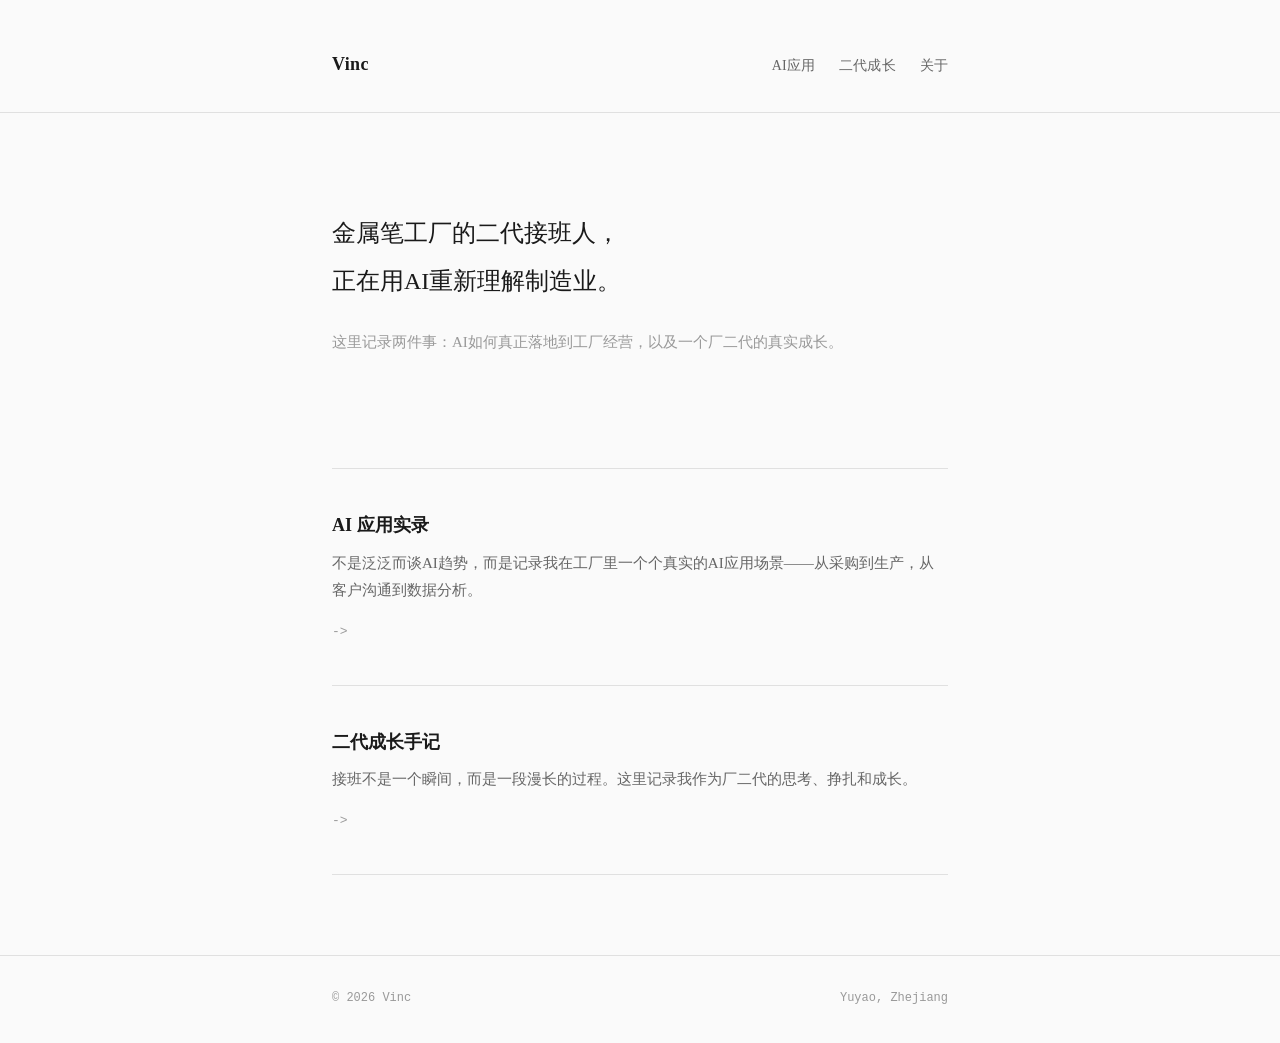
==== index.html @ 5c59aaec "Initial site: Vinc's personal website Minimal black-and-white static site with homepage, AI journal," ====
<!DOCTYPE html>
<html lang="zh-CN">
<head>
  <meta charset="UTF-8">
  <meta name="viewport" content="width=device-width, initial-scale=1.0">
  <title>Vinc — 工厂与AI的交叉路口</title>
  <meta name="description" content="一个厂二代的笔记本：用AI经营工厂，记录成长。">
  <link rel="stylesheet" href="css/style.css">
</head>
<body>
  <header class="site-header">
    <div class="container">
      <a href="/" class="site-title">Vinc</a>
      <nav class="site-nav">
        <a href="/ai/">AI应用</a>
        <a href="/growth/">二代成长</a>
        <a href="/about/">关于</a>
      </nav>
    </div>
  </header>

  <main>
    <section class="hero">
      <div class="container">
        <h1 class="hero-tagline">金属笔工厂的二代接班人，<br>正在用AI重新理解制造业。</h1>
        <p class="hero-sub">这里记录两件事：AI如何真正落地到工厂经营，以及一个厂二代的真实成长。</p>
      </div>
    </section>

    <section class="sections">
      <div class="container">
        <a href="/ai/" class="section-card">
          <h2 class="section-card-title">AI 应用实录</h2>
          <p class="section-card-desc">不是泛泛而谈AI趋势，而是记录我在工厂里一个个真实的AI应用场景——从采购到生产，从客户沟通到数据分析。</p>
          <span class="section-card-arrow">-></span>
        </a>
        <a href="/growth/" class="section-card">
          <h2 class="section-card-title">二代成长手记</h2>
          <p class="section-card-desc">接班不是一个瞬间，而是一段漫长的过程。这里记录我作为厂二代的思考、挣扎和成长。</p>
          <span class="section-card-arrow">-></span>
        </a>
      </div>
    </section>
  </main>

  <footer class="site-footer">
    <div class="container">
      <p>&copy; 2026 Vinc</p>
      <p>Yuyao, Zhejiang</p>
    </div>
  </footer>
</body>
</html>
---- css/style.css ----
/* ========================================
   Vinc's Site — Minimal Notebook Style
   ======================================== */

/* Reset & Base */
*, *::before, *::after {
  margin: 0;
  padding: 0;
  box-sizing: border-box;
}

:root {
  --black: #1a1a1a;
  --dark: #333;
  --gray: #666;
  --light-gray: #999;
  --border: #e0e0e0;
  --bg: #fafafa;
  --white: #fff;
  --accent: #444;
  --font-cn: "Noto Serif SC", "Source Han Serif SC", "Songti SC", "SimSun", serif;
  --font-mono: "JetBrains Mono", "Fira Code", "SF Mono", monospace;
}

html {
  font-size: 16px;
  scroll-behavior: smooth;
}

body {
  font-family: var(--font-cn);
  color: var(--dark);
  background-color: var(--bg);
  line-height: 1.8;
  -webkit-font-smoothing: antialiased;
}

a {
  color: var(--dark);
  text-decoration: none;
  border-bottom: 1px solid var(--border);
  transition: border-color 0.2s;
}

a:hover {
  border-bottom-color: var(--black);
}

/* Layout */
.container {
  max-width: 680px;
  margin: 0 auto;
  padding: 0 2rem;
}

/* Header / Nav */
.site-header {
  padding: 3rem 0 2rem;
  border-bottom: 1px solid var(--border);
}

.site-header .container {
  display: flex;
  justify-content: space-between;
  align-items: baseline;
}

.site-title {
  font-size: 1.125rem;
  font-weight: 600;
  letter-spacing: 0.02em;
  color: var(--black);
  border-bottom: none;
}

.site-nav {
  display: flex;
  gap: 1.5rem;
}

.site-nav a {
  font-size: 0.875rem;
  color: var(--gray);
  border-bottom: none;
  letter-spacing: 0.01em;
}

.site-nav a:hover,
.site-nav a.active {
  color: var(--black);
}

/* Hero (Homepage) */
.hero {
  padding: 6rem 0 4rem;
}

.hero-tagline {
  font-size: 1.5rem;
  font-weight: 400;
  line-height: 2;
  color: var(--black);
  max-width: 520px;
}

.hero-sub {
  margin-top: 1.5rem;
  font-size: 0.9375rem;
  color: var(--light-gray);
  line-height: 1.8;
}

/* Section Cards (Homepage) */
.sections {
  padding: 3rem 0 5rem;
}

.section-card {
  display: block;
  padding: 2.5rem 0;
  border-top: 1px solid var(--border);
  border-bottom: none;
  transition: padding-left 0.3s;
}

.section-card:last-child {
  border-bottom: 1px solid var(--border);
}

.section-card:hover {
  padding-left: 0.5rem;
}

.section-card-title {
  font-size: 1.125rem;
  font-weight: 600;
  color: var(--black);
  margin-bottom: 0.5rem;
}

.section-card-desc {
  font-size: 0.9375rem;
  color: var(--gray);
  line-height: 1.8;
}

.section-card-arrow {
  display: inline-block;
  margin-top: 1rem;
  font-size: 0.8125rem;
  color: var(--light-gray);
  font-family: var(--font-mono);
  transition: color 0.2s;
}

.section-card:hover .section-card-arrow {
  color: var(--black);
}

/* Page Header */
.page-header {
  padding: 5rem 0 2rem;
  border-bottom: 1px solid var(--border);
}

.page-title {
  font-size: 1.375rem;
  font-weight: 600;
  color: var(--black);
}

.page-desc {
  margin-top: 0.75rem;
  font-size: 0.9375rem;
  color: var(--gray);
}

/* Article List */
.article-list {
  padding: 2rem 0 5rem;
}

.article-item {
  display: block;
  padding: 1.5rem 0;
  border-bottom: 1px solid var(--border);
  border-top: none;
  transition: padding-left 0.3s;
}

.article-item:first-child {
  border-top: none;
}

.article-item:hover {
  padding-left: 0.5rem;
}

.article-date {
  font-size: 0.8125rem;
  color: var(--light-gray);
  font-family: var(--font-mono);
}

.article-title {
  font-size: 1rem;
  font-weight: 600;
  color: var(--black);
  margin-top: 0.25rem;
}

.article-excerpt {
  font-size: 0.9375rem;
  color: var(--gray);
  margin-top: 0.25rem;
}

/* Empty State */
.empty-state {
  padding: 4rem 0;
  text-align: center;
}

.empty-state p {
  color: var(--light-gray);
  font-size: 0.9375rem;
}

.empty-state .hint {
  margin-top: 0.5rem;
  font-size: 0.8125rem;
  font-family: var(--font-mono);
  color: var(--border);
}

/* About Page */
.about-content {
  padding: 3rem 0 5rem;
}

.about-content p {
  margin-bottom: 1.5rem;
  font-size: 1rem;
  color: var(--dark);
}

.about-content p:last-child {
  margin-bottom: 0;
}

.about-label {
  font-size: 0.8125rem;
  color: var(--light-gray);
  font-family: var(--font-mono);
  margin-bottom: 0.5rem;
  text-transform: uppercase;
  letter-spacing: 0.05em;
}

.about-section {
  margin-bottom: 3rem;
}

.about-section:last-child {
  margin-bottom: 0;
}

/* Footer */
.site-footer {
  padding: 2rem 0;
  border-top: 1px solid var(--border);
}

.site-footer .container {
  display: flex;
  justify-content: space-between;
  align-items: center;
}

.site-footer p {
  font-size: 0.75rem;
  color: var(--light-gray);
  font-family: var(--font-mono);
}

/* Responsive */
@media (max-width: 640px) {
  .container {
    padding: 0 1.25rem;
  }

  .site-header {
    padding: 2rem 0 1.5rem;
  }

  .site-header .container {
    flex-direction: column;
    gap: 0.75rem;
  }

  .hero {
    padding: 4rem 0 3rem;
  }

  .hero-tagline {
    font-size: 1.25rem;
  }

  .page-header {
    padding: 3.5rem 0 1.5rem;
  }
}

/* Google Fonts import */
@import url('https://fonts.googleapis.com/css2?family=Noto+Serif+SC:wght@400;600;700&display=swap');
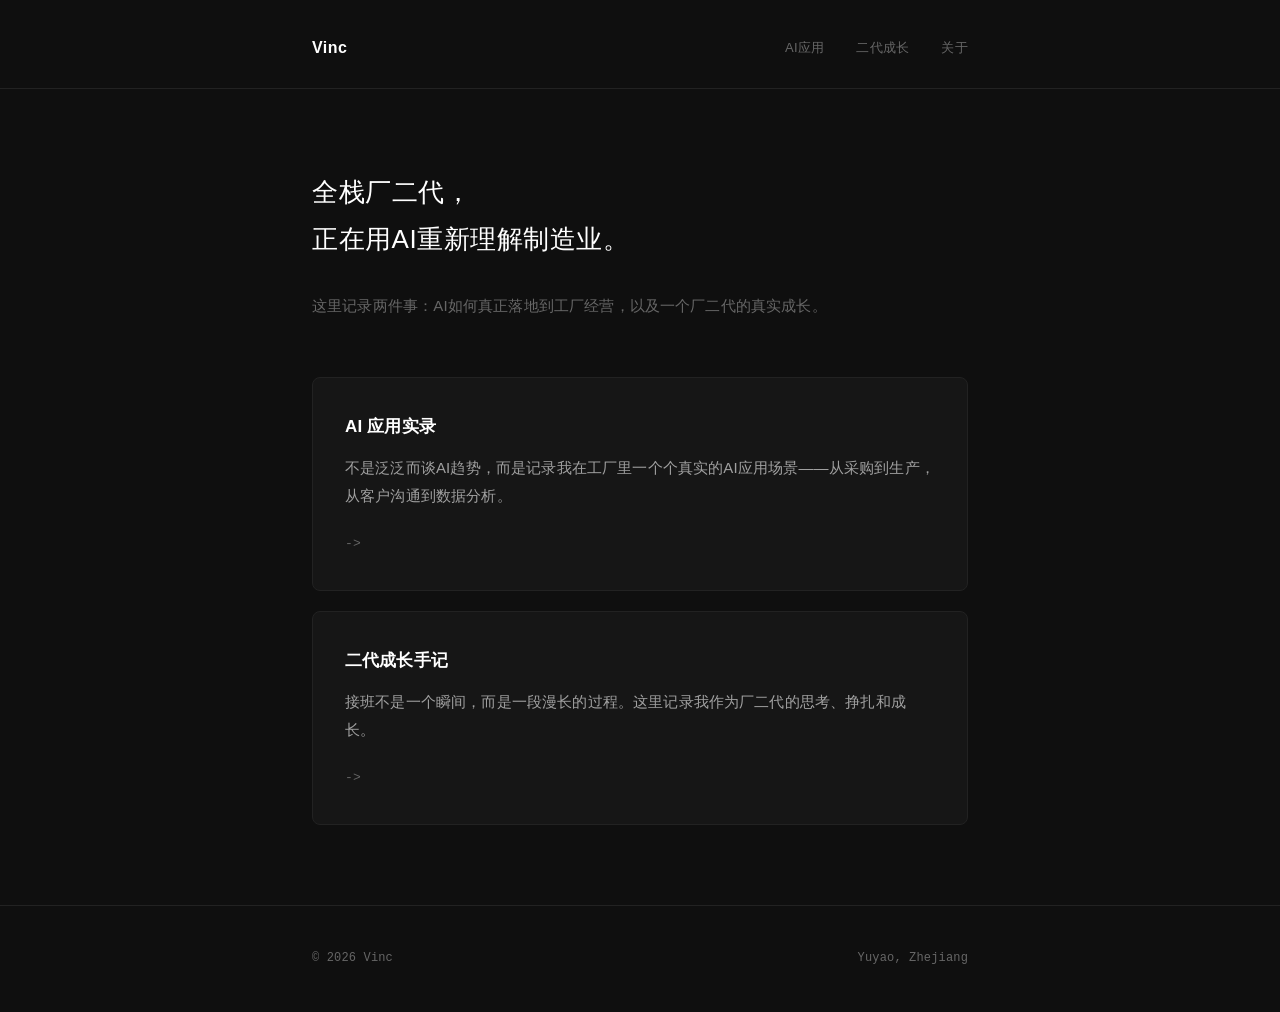
==== commit a0d49e72: "Redesign: dark theme, sans-serif font, card layout - Background #0f0f0f, white headings, #a0a0a0 bod" ====
--- a/index.html
+++ b/index.html
@@ -3,18 +3,18 @@
 <head>
   <meta charset="UTF-8">
   <meta name="viewport" content="width=device-width, initial-scale=1.0">
-  <title>Vinc — 工厂与AI的交叉路口</title>
-  <meta name="description" content="一个厂二代的笔记本：用AI经营工厂，记录成长。">
+  <title>Vinc — 全栈厂二代</title>
+  <meta name="description" content="全栈厂二代的笔记本：用AI经营工厂，记录成长。">
   <link rel="stylesheet" href="css/style.css">
 </head>
 <body>
   <header class="site-header">
     <div class="container">
-      <a href="/" class="site-title">Vinc</a>
+      <a href="." class="site-title">Vinc</a>
       <nav class="site-nav">
-        <a href="/ai/">AI应用</a>
-        <a href="/growth/">二代成长</a>
-        <a href="/about/">关于</a>
+        <a href="ai/">AI应用</a>
+        <a href="growth/">二代成长</a>
+        <a href="about/">关于</a>
       </nav>
     </div>
   </header>
@@ -22,19 +22,19 @@
   <main>
     <section class="hero">
       <div class="container">
-        <h1 class="hero-tagline">金属笔工厂的二代接班人，<br>正在用AI重新理解制造业。</h1>
+        <h1 class="hero-tagline">全栈厂二代，<br>正在用AI重新理解制造业。</h1>
         <p class="hero-sub">这里记录两件事：AI如何真正落地到工厂经营，以及一个厂二代的真实成长。</p>
       </div>
     </section>
 
     <section class="sections">
       <div class="container">
-        <a href="/ai/" class="section-card">
+        <a href="ai/" class="section-card">
           <h2 class="section-card-title">AI 应用实录</h2>
           <p class="section-card-desc">不是泛泛而谈AI趋势，而是记录我在工厂里一个个真实的AI应用场景——从采购到生产，从客户沟通到数据分析。</p>
           <span class="section-card-arrow">-></span>
         </a>
-        <a href="/growth/" class="section-card">
+        <a href="growth/" class="section-card">
           <h2 class="section-card-title">二代成长手记</h2>
           <p class="section-card-desc">接班不是一个瞬间，而是一段漫长的过程。这里记录我作为厂二代的思考、挣扎和成长。</p>
           <span class="section-card-arrow">-></span>
--- a/css/style.css
+++ b/css/style.css
@@ -1,5 +1,5 @@
 /* ========================================
-   Vinc's Site — Minimal Notebook Style
+   Vinc's Site — Redesign
    ======================================== */
 
 /* Reset & Base */
@@ -10,16 +10,14 @@
 }
 
 :root {
-  --black: #1a1a1a;
-  --dark: #333;
-  --gray: #666;
-  --light-gray: #999;
-  --border: #e0e0e0;
-  --bg: #fafafa;
-  --white: #fff;
-  --accent: #444;
-  --font-cn: "Noto Serif SC", "Source Han Serif SC", "Songti SC", "SimSun", serif;
-  --font-mono: "JetBrains Mono", "Fira Code", "SF Mono", monospace;
+  --white: #ffffff;
+  --text: #a0a0a0;
+  --text-muted: #666;
+  --border: #222;
+  --card-bg: #161616;
+  --bg: #0f0f0f;
+  --font: -apple-system, BlinkMacSystemFont, "Segoe UI", Roboto, Helvetica, Arial, sans-serif;
+  --font-mono: "SF Mono", "Fira Code", "JetBrains Mono", monospace;
 }
 
 html {
@@ -28,151 +26,159 @@
 }
 
 body {
-  font-family: var(--font-cn);
-  color: var(--dark);
+  font-family: var(--font);
+  color: var(--text);
   background-color: var(--bg);
-  line-height: 1.8;
+  line-height: 2;
+  letter-spacing: 0.01em;
   -webkit-font-smoothing: antialiased;
 }
 
 a {
-  color: var(--dark);
+  color: var(--text);
   text-decoration: none;
-  border-bottom: 1px solid var(--border);
-  transition: border-color 0.2s;
+  border-bottom: none;
+  transition: color 0.2s;
 }
 
 a:hover {
-  border-bottom-color: var(--black);
+  color: var(--white);
 }
 
 /* Layout */
 .container {
-  max-width: 680px;
+  max-width: 720px;
   margin: 0 auto;
   padding: 0 2rem;
 }
 
 /* Header / Nav */
 .site-header {
-  padding: 3rem 0 2rem;
+  padding: 2rem 0 1.5rem;
   border-bottom: 1px solid var(--border);
 }
 
 .site-header .container {
   display: flex;
   justify-content: space-between;
-  align-items: baseline;
+  align-items: center;
 }
 
 .site-title {
-  font-size: 1.125rem;
+  font-size: 1rem;
   font-weight: 600;
+  color: var(--white);
+  letter-spacing: 0.03em;
+}
+
+.site-nav {
+  display: flex;
+  gap: 2rem;
+}
+
+.site-nav a {
+  font-size: 0.8125rem;
+  color: var(--text-muted);
   letter-spacing: 0.02em;
-  color: var(--black);
-  border-bottom: none;
-}
-
-.site-nav {
-  display: flex;
-  gap: 1.5rem;
-}
-
-.site-nav a {
-  font-size: 0.875rem;
-  color: var(--gray);
-  border-bottom: none;
-  letter-spacing: 0.01em;
 }
 
 .site-nav a:hover,
 .site-nav a.active {
-  color: var(--black);
+  color: var(--white);
 }
 
 /* Hero (Homepage) */
 .hero {
-  padding: 6rem 0 4rem;
+  padding: 5rem 0 3.5rem;
 }
 
 .hero-tagline {
-  font-size: 1.5rem;
-  font-weight: 400;
+  font-size: 1.625rem;
+  font-weight: 500;
+  line-height: 1.8;
+  color: var(--white);
+  letter-spacing: 0.02em;
+}
+
+.hero-sub {
+  margin-top: 1.75rem;
+  font-size: 0.9375rem;
+  color: var(--text-muted);
   line-height: 2;
-  color: var(--black);
-  max-width: 520px;
-}
-
-.hero-sub {
-  margin-top: 1.5rem;
-  font-size: 0.9375rem;
-  color: var(--light-gray);
-  line-height: 1.8;
 }
 
 /* Section Cards (Homepage) */
 .sections {
-  padding: 3rem 0 5rem;
+  padding: 0 0 5rem;
+  display: flex;
+  flex-direction: column;
+  gap: 1.25rem;
+}
+
+.sections .container {
+  display: flex;
+  flex-direction: column;
+  gap: 1.25rem;
 }
 
 .section-card {
   display: block;
-  padding: 2.5rem 0;
-  border-top: 1px solid var(--border);
-  border-bottom: none;
-  transition: padding-left 0.3s;
-}
-
-.section-card:last-child {
-  border-bottom: 1px solid var(--border);
+  padding: 2rem 2rem;
+  border: 1px solid var(--border);
+  border-radius: 8px;
+  background-color: var(--card-bg);
+  transition: border-color 0.25s, background-color 0.25s;
 }
 
 .section-card:hover {
-  padding-left: 0.5rem;
+  border-color: #333;
+  background-color: #1a1a1a;
 }
 
 .section-card-title {
-  font-size: 1.125rem;
+  font-size: 1.0625rem;
   font-weight: 600;
-  color: var(--black);
-  margin-bottom: 0.5rem;
+  color: var(--white);
+  margin-bottom: 0.625rem;
 }
 
 .section-card-desc {
   font-size: 0.9375rem;
-  color: var(--gray);
-  line-height: 1.8;
+  color: var(--text);
+  line-height: 1.9;
 }
 
 .section-card-arrow {
   display: inline-block;
-  margin-top: 1rem;
+  margin-top: 1.25rem;
   font-size: 0.8125rem;
-  color: var(--light-gray);
-  font-family: var(--font-mono);
-  transition: color 0.2s;
+  color: var(--text-muted);
+  font-family: var(--font-mono);
+  transition: color 0.2s, transform 0.2s;
 }
 
 .section-card:hover .section-card-arrow {
-  color: var(--black);
+  color: var(--white);
+  transform: translateX(4px);
 }
 
 /* Page Header */
 .page-header {
-  padding: 5rem 0 2rem;
+  padding: 4.5rem 0 2rem;
   border-bottom: 1px solid var(--border);
 }
 
 .page-title {
   font-size: 1.375rem;
   font-weight: 600;
-  color: var(--black);
+  color: var(--white);
 }
 
 .page-desc {
-  margin-top: 0.75rem;
-  font-size: 0.9375rem;
-  color: var(--gray);
+  margin-top: 0.875rem;
+  font-size: 0.9375rem;
+  color: var(--text-muted);
+  line-height: 2;
 }
 
 /* Article List */
@@ -182,14 +188,9 @@
 
 .article-item {
   display: block;
-  padding: 1.5rem 0;
+  padding: 1.75rem 0;
   border-bottom: 1px solid var(--border);
-  border-top: none;
   transition: padding-left 0.3s;
-}
-
-.article-item:first-child {
-  border-top: none;
 }
 
 .article-item:hover {
@@ -198,50 +199,52 @@
 
 .article-date {
   font-size: 0.8125rem;
-  color: var(--light-gray);
+  color: var(--text-muted);
   font-family: var(--font-mono);
 }
 
 .article-title {
   font-size: 1rem;
   font-weight: 600;
-  color: var(--black);
-  margin-top: 0.25rem;
+  color: var(--white);
+  margin-top: 0.375rem;
 }
 
 .article-excerpt {
   font-size: 0.9375rem;
-  color: var(--gray);
-  margin-top: 0.25rem;
+  color: var(--text);
+  margin-top: 0.375rem;
+  line-height: 1.9;
 }
 
 /* Empty State */
 .empty-state {
-  padding: 4rem 0;
+  padding: 5rem 0;
   text-align: center;
 }
 
 .empty-state p {
-  color: var(--light-gray);
+  color: var(--text-muted);
   font-size: 0.9375rem;
 }
 
 .empty-state .hint {
-  margin-top: 0.5rem;
+  margin-top: 0.75rem;
   font-size: 0.8125rem;
   font-family: var(--font-mono);
-  color: var(--border);
+  color: #333;
 }
 
 /* About Page */
 .about-content {
-  padding: 3rem 0 5rem;
+  padding: 3.5rem 0 5rem;
 }
 
 .about-content p {
-  margin-bottom: 1.5rem;
+  margin-bottom: 1.75rem;
   font-size: 1rem;
-  color: var(--dark);
+  color: var(--text);
+  line-height: 2;
 }
 
 .about-content p:last-child {
@@ -249,16 +252,16 @@
 }
 
 .about-label {
-  font-size: 0.8125rem;
-  color: var(--light-gray);
-  font-family: var(--font-mono);
-  margin-bottom: 0.5rem;
+  font-size: 0.75rem;
+  color: var(--text-muted);
+  font-family: var(--font-mono);
+  margin-bottom: 0.625rem;
   text-transform: uppercase;
-  letter-spacing: 0.05em;
+  letter-spacing: 0.08em;
 }
 
 .about-section {
-  margin-bottom: 3rem;
+  margin-bottom: 3.5rem;
 }
 
 .about-section:last-child {
@@ -267,7 +270,7 @@
 
 /* Footer */
 .site-footer {
-  padding: 2rem 0;
+  padding: 2.5rem 0;
   border-top: 1px solid var(--border);
 }
 
@@ -279,7 +282,7 @@
 
 .site-footer p {
   font-size: 0.75rem;
-  color: var(--light-gray);
+  color: var(--text-muted);
   font-family: var(--font-mono);
 }
 
@@ -290,7 +293,7 @@
   }
 
   .site-header {
-    padding: 2rem 0 1.5rem;
+    padding: 1.5rem 0 1.25rem;
   }
 
   .site-header .container {
@@ -299,17 +302,18 @@
   }
 
   .hero {
-    padding: 4rem 0 3rem;
+    padding: 3.5rem 0 2.5rem;
   }
 
   .hero-tagline {
-    font-size: 1.25rem;
+    font-size: 1.375rem;
+  }
+
+  .section-card {
+    padding: 1.5rem;
   }
 
   .page-header {
-    padding: 3.5rem 0 1.5rem;
-  }
-}
-
-/* Google Fonts import */
-@import url('https://fonts.googleapis.com/css2?family=Noto+Serif+SC:wght@400;600;700&display=swap');
+    padding: 3rem 0 1.5rem;
+  }
+}
